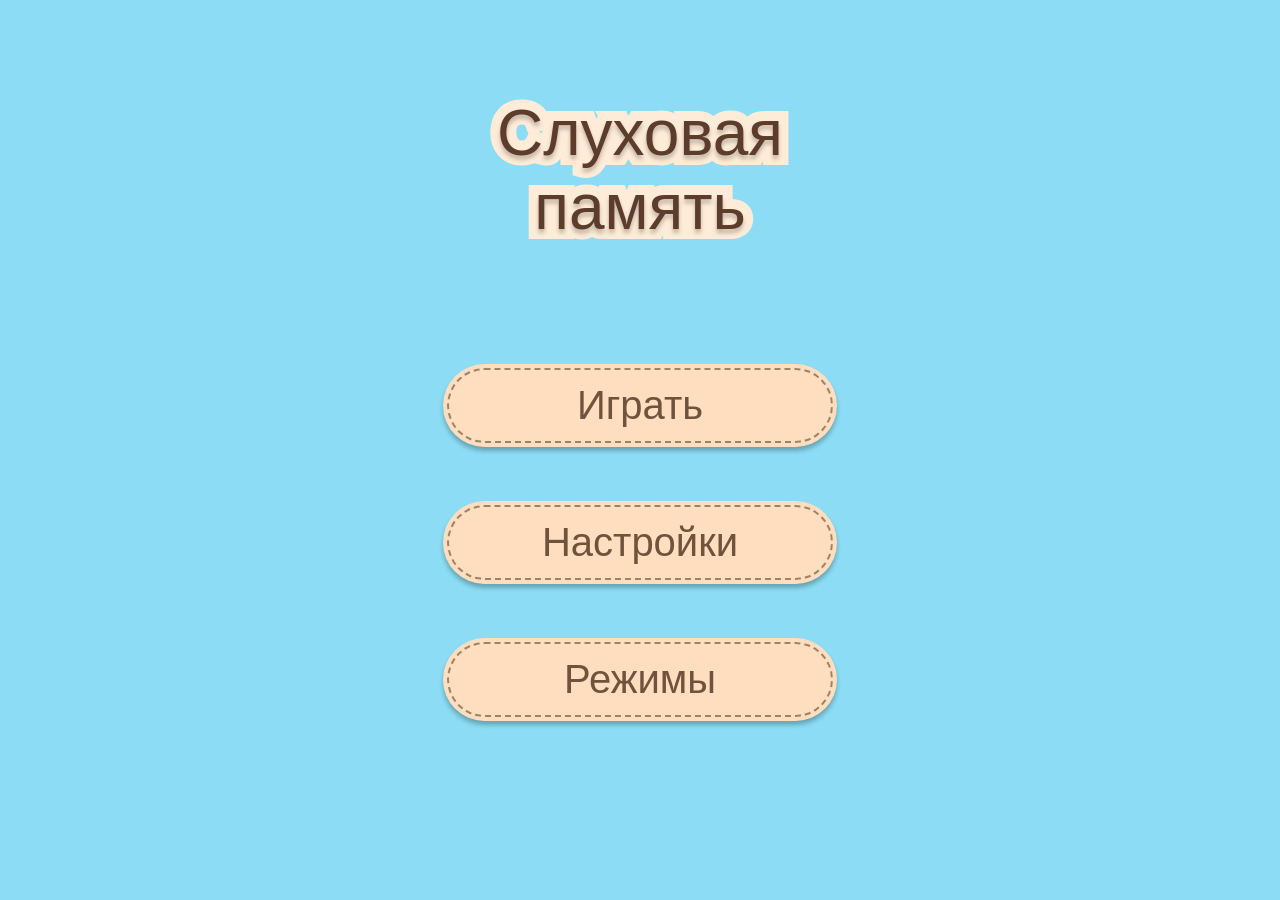
==== auditory.html @ 54dbd826 "Add files via upload" ====
<!doctype html>
<html lang="ru">
  <head>
    <meta charset="UTF-8" />
    <meta name="viewport" content="width=device-width, initial-scale=1.0" />
    <title>Слуховая память</title>
    <link rel="stylesheet" href="style.css?v=20" />
    <link rel="stylesheet" href="figma-theme.css?v=20" />
    <script src="ui-sounds.js?v=20" defer></script>
    <script src="audio/audio-config.js?v=20" defer></script>
    <script src="auditory.js?v=20" defer></script>
  </head>
  <body class="figma-page figma-page--game figma-page--auditory" data-screen="home">
    <main class="app">
      <header class="app__header app__header--with-link">
        <h1>Слуховая память</h1>
        <a class="round-control round-control--home" href="index.html?v=20" aria-label="Домой" title="Домой"></a>
        <button class="round-control round-control--sound" type="button" data-sound-toggle aria-label="Выключить звук" title="Выключить звук"></button>
      </header>

      <section class="screen game-home-screen" id="game-home-screen">
        <h2>Слуховая<br />память</h2>
        <div class="game-home-actions">
          <button class="figma-choice" id="quick-start-button" type="button">Играть</button>
          <button class="figma-choice" id="open-settings-button" type="button">Настройки</button>
          <button class="figma-choice" id="open-modes-button" type="button">Режимы</button>
        </div>
      </section>

      <section class="screen" id="settings-screen" hidden>
        <h2>Настройки</h2>
        <p>Запомни 10 слов и введи их в том же порядке.</p>

        <form id="settings-form">
          <fieldset>
            <legend>Время показа</legend>
            <label><input type="radio" name="duration" value="30" checked />30 секунд</label>
            <label><input type="radio" name="duration" value="20" />20 секунд</label>
            <label><input type="radio" name="duration" value="15" />15 секунд</label>
          </fieldset>

          <label class="checkbox-row">
            <input type="checkbox" id="voice-setting" />
            Включить озвучку
          </label>

          <button class="button button--main" type="submit">Старт</button>
        </form>
      </section>

      <section class="screen" id="memory-screen" hidden>
        <div class="screen__top">
          <h2>Запомни слова</h2>
          <p class="timer">Осталось: <strong id="timer-value">30</strong> сек.</p>
        </div>
        <ol class="word-list" id="memory-words"></ol>
      </section>

      <section class="screen" id="answer-screen" hidden>
        <h2>Введи слова по порядку</h2>
        <p>Для каждого слова есть отдельное место.</p>

        <form id="answer-form">
          <span class="form-label">Ответ</span>
          <div class="word-answer-grid">
            <label class="word-answer-cell"><span>1.</span><input class="word-answer-input" type="text" autocomplete="off" aria-label="Слово 1" /></label>
            <label class="word-answer-cell"><span>2.</span><input class="word-answer-input" type="text" autocomplete="off" aria-label="Слово 2" /></label>
            <label class="word-answer-cell"><span>3.</span><input class="word-answer-input" type="text" autocomplete="off" aria-label="Слово 3" /></label>
            <label class="word-answer-cell"><span>4.</span><input class="word-answer-input" type="text" autocomplete="off" aria-label="Слово 4" /></label>
            <label class="word-answer-cell"><span>5.</span><input class="word-answer-input" type="text" autocomplete="off" aria-label="Слово 5" /></label>
            <label class="word-answer-cell"><span>6.</span><input class="word-answer-input" type="text" autocomplete="off" aria-label="Слово 6" /></label>
            <label class="word-answer-cell"><span>7.</span><input class="word-answer-input" type="text" autocomplete="off" aria-label="Слово 7" /></label>
            <label class="word-answer-cell"><span>8.</span><input class="word-answer-input" type="text" autocomplete="off" aria-label="Слово 8" /></label>
            <label class="word-answer-cell"><span>9.</span><input class="word-answer-input" type="text" autocomplete="off" aria-label="Слово 9" /></label>
            <label class="word-answer-cell"><span>10.</span><input class="word-answer-input" type="text" autocomplete="off" aria-label="Слово 10" /></label>
          </div>
          <p class="error" id="answer-error" hidden></p>
          <button class="button button--main" type="submit">ОК</button>
        </form>
      </section>

      <section class="screen" id="result-screen" hidden>
        <h2>Результат</h2>
        <p class="score">Правильных слов по порядку до первой ошибки: <strong><span id="score-value">0</span> из 10</strong></p>

        <div class="result-row">
          <h3>Правильный ответ</h3>
          <ol class="word-list word-list--result" id="correct-words"></ol>
        </div>
        <div class="result-row">
          <h3>Твой ответ</h3>
          <ol class="word-list word-list--result" id="user-words"></ol>
        </div>

        <p class="result-note">Все позиции проверяются отдельно. Итоговый балл считается до первой ошибки.</p>
        <div class="actions">
          <button class="button button--main" id="restart-button" type="button">Играть ещё</button>
          <button class="button" id="settings-button" type="button">Изменить настройки</button>
          <a class="button button--link" href="index.html?v=20">В меню</a>
        </div>
      </section>
    </main>
  </body>
</html>
---- style.css ----
@import url("figma-tokens.css");

:root {
  font-family: var(--font-family);
  color: var(--text);
  background: var(--background);
}

* {
  box-sizing: border-box;
}

body {
  min-width: 320px;
  min-height: 100vh;
  margin: 0;
}

button,
input,
textarea,
select {
  font: inherit;
}

.app {
  width: min(var(--content-width), calc(100% - 32px));
  min-height: 600px;
  margin: 32px auto;
  background: var(--surface);
  border: 1px solid var(--border);
  border-radius: var(--radius-surface);
}

.app__header {
  padding: 20px 28px;
  border-bottom: 1px solid var(--border);
}

.app__header h1 {
  margin: 0;
  font-size: var(--font-size-title);
}

.app__header--with-link {
  display: flex;
  align-items: center;
  justify-content: space-between;
  gap: 16px;
}

.app__header a {
  color: var(--main);
}

.screen {
  padding: 32px;
}

.screen h2 {
  margin: 0 0 12px;
}

.screen p {
  color: var(--muted);
  line-height: 1.5;
}

fieldset {
  display: grid;
  gap: 12px;
  margin: 24px 0;
  padding: 20px;
  border: 1px solid var(--border);
}

legend,
label {
  font-weight: 600;
}

fieldset label {
  display: flex;
  align-items: center;
  gap: 8px;
}

.button {
  min-height: 48px;
  padding: 10px 20px;
  color: var(--text);
  background: var(--surface-control);
  border: 1px solid var(--border);
  border-radius: var(--radius-control);
  cursor: pointer;
}

.button--main {
  color: var(--on-main);
  background: var(--main);
  border-color: var(--main);
}

.button--link {
  text-decoration: none;
}

.game-menu {
  display: grid;
  grid-template-columns: repeat(2, 1fr);
  gap: 16px;
  margin-top: 24px;
}

.game-menu a {
  display: grid;
  gap: 8px;
  min-height: 110px;
  align-content: center;
  padding: 20px;
  color: var(--text);
  text-decoration: none;
  border: 1px solid var(--border);
  border-radius: var(--radius-card);
}

.game-menu span {
  color: var(--muted);
}

.screen__top {
  display: flex;
  align-items: center;
  justify-content: space-between;
  gap: 20px;
}

.timer {
  margin: 0;
  white-space: nowrap;
}

.numbers {
  display: grid;
  grid-template-columns: repeat(10, minmax(55px, 1fr));
  gap: 8px;
  margin: 32px 0;
  padding: 0;
  list-style: none;
}

.numbers li {
  min-height: 70px;
  display: grid;
  place-items: center;
  overflow: hidden;
  background: var(--surface-muted);
  border: 2px solid transparent;
  font-size: 24px;
  font-weight: 700;
}

.answer-form,
#answer-form {
  max-width: var(--form-width);
}

#answer-input {
  width: 100%;
  min-height: 52px;
  display: block;
  margin: 8px 0;
  padding: 10px 14px;
  border: 1px solid var(--border);
  border-radius: var(--radius-control);
  font-size: var(--font-size-control);
}

.form-label {
  display: block;
  font-weight: 600;
}

.word-answer-grid {
  display: grid;
  grid-template-columns: repeat(2, 1fr);
  gap: 8px;
  margin: 8px 0 20px;
}

.word-answer-cell {
  min-height: 52px;
  display: flex;
  align-items: center;
  gap: 8px;
  padding: 8px 12px;
  background: var(--surface);
  border: 1px solid var(--border);
  border-radius: var(--radius-control);
}

.word-answer-cell input {
  width: 100%;
  min-width: 0;
  padding: 6px;
  border: 0;
  outline: 0;
  font-weight: 400;
}

textarea,
select {
  width: 100%;
  max-width: var(--form-width);
  display: block;
  margin: 8px 0 20px;
  padding: 10px 14px;
  border: 1px solid var(--border);
  border-radius: var(--radius-control);
}

.checkbox-row {
  display: flex;
  align-items: center;
  gap: 8px;
  margin: 20px 0;
}

.error {
  color: var(--error) !important;
}

.keypad {
  display: grid;
  grid-template-columns: repeat(3, 1fr);
  gap: 8px;
  margin: 20px 0;
}

.keypad button {
  min-height: 50px;
  background: var(--surface-muted);
  border: 1px solid var(--border);
  border-radius: var(--radius-control);
  cursor: pointer;
}

.score strong {
  display: inline-block;
  margin-left: 6px;
  color: var(--text);
}

.result-row {
  overflow-x: auto;
  margin: 24px 0;
}

.result-row h3 {
  margin-bottom: 8px;
  font-size: 15px;
}

.numbers--result {
  min-width: 650px;
  margin: 0;
}

.numbers--result li {
  min-height: 52px;
  font-size: 18px;
}

.numbers li.number--mistake {
  color: var(--error);
  background: var(--error-background);
  border-color: var(--error);
}

.numbers li.number--correct {
  color: var(--success);
  background: var(--success-background);
  border-color: var(--success-border);
}

.word-list {
  display: grid;
  grid-template-columns: repeat(2, 1fr);
  gap: 8px;
  margin: 28px 0;
  padding: 0;
  list-style-position: inside;
}

.word-list li {
  min-height: 44px;
  padding: 12px;
  background: var(--surface-muted);
  border: 2px solid transparent;
}

.word-list--result {
  min-width: var(--form-width);
}

.item--correct {
  color: var(--success);
  background: var(--success-background) !important;
  border-color: var(--success-border) !important;
}

.item--mistake {
  color: var(--error);
  background: var(--error-background) !important;
  border-color: var(--error) !important;
}

.dot-board {
  --board-size: 3;
  width: min(100%, var(--board-width));
  display: grid;
  grid-template-columns: repeat(var(--board-size), 1fr);
  margin: 24px 0;
  border-top: 1px solid var(--border);
  border-left: 1px solid var(--border);
}

.dot-cell {
  aspect-ratio: 1;
  display: grid;
  place-items: center;
  padding: 0;
  background: var(--surface);
  border: 0;
  border-right: 1px solid var(--border);
  border-bottom: 1px solid var(--border);
}

button.dot-cell {
  cursor: pointer;
}

.dot-cell--mistake {
  background: var(--error-background);
  box-shadow: inset 0 0 0 2px var(--error);
}

.dot {
  width: 55%;
  aspect-ratio: 1;
  display: inline-block;
  border-radius: var(--radius-round);
}

.dot--red { background: var(--dot-red); }
.dot--blue { background: var(--dot-blue); }
.dot--green { background: var(--dot-green); }
.dot--yellow { background: var(--dot-yellow); }

.color-palette {
  display: flex;
  flex-wrap: wrap;
  gap: 8px;
  margin: 20px 0;
}

.color-palette button {
  min-height: 44px;
  display: flex;
  align-items: center;
  gap: 8px;
  padding: 8px 12px;
  background: var(--surface-muted);
  border: 1px solid var(--border);
  border-radius: var(--radius-control);
  cursor: pointer;
}

.color-palette button.is-selected {
  border: 2px solid var(--main);
}

.color-palette .dot {
  width: 22px;
}

.boards-result {
  display: flex;
  gap: 32px;
  align-items: flex-start;
}

.boards-result > div {
  width: min(100%, var(--board-width));
}

.flag-card {
  min-height: 330px;
  display: grid;
  place-items: center;
  align-content: center;
  gap: 18px;
  margin: 24px 0;
  padding: 20px;
  border: 1px solid var(--border);
  border-radius: var(--radius-card);
}

.flag-card img {
  width: min(100%, 320px);
  height: auto;
  border: 1px solid var(--border);
}

.flag-card strong {
  font-size: 24px;
}

.flag-feedback {
  padding: 12px;
  border: 1px solid var(--border);
}

.feedback--correct {
  color: var(--success) !important;
  background: var(--success-background);
  border-color: var(--success-border);
}

.feedback--mistake {
  color: var(--error) !important;
  background: var(--error-background);
  border-color: var(--error);
}

.flag-results {
  display: grid;
  gap: 8px;
  margin: 24px 0;
}

.flag-result {
  display: flex;
  align-items: center;
  gap: 14px;
  padding: 10px;
  border: 1px solid var(--border);
  border-radius: var(--radius-card);
}

.flag-result img {
  width: 80px;
  height: auto;
}

.flag-result span {
  display: grid;
  gap: 4px;
}

.flag-result small {
  color: var(--muted);
}

.result-note {
  font-size: 14px;
}

.actions {
  display: flex;
  gap: 12px;
  margin-top: 24px;
}

@media (max-width: 600px) {
  .app {
    width: 100%;
    min-height: 100vh;
    margin: 0;
    border: 0;
  }

  .app__header,
  .screen {
    padding: 20px 16px;
  }

  .screen__top {
    align-items: flex-start;
  }

  .numbers {
    grid-template-columns: repeat(5, 1fr);
  }

  .numbers li {
    min-height: 56px;
    font-size: 20px;
  }

  .game-menu {
    grid-template-columns: 1fr;
  }

  .word-list {
    grid-template-columns: 1fr;
  }

  .word-answer-grid {
    grid-template-columns: 1fr;
  }

  .boards-result {
    flex-direction: column;
    gap: 12px;
  }

  .actions {
    flex-direction: column;
  }

  .actions .button {
    width: 100%;
  }
}
---- figma-theme.css ----
@font-face {
  font-family: "TOYZ";
  src: url("assets/fonts/TOYZ.ttf") format("truetype");
  font-style: normal;
  font-weight: 400;
  font-display: swap;
}

[hidden] {
  display: none !important;
}

.figma-page {
  min-height: 100vh;
  overflow-x: hidden;
  color: var(--text);
  background-color: var(--background);
  background-position: center;
  background-size: cover;
  background-attachment: fixed;
}

.figma-page--menu {
  background-image: url("assets/figma/menu-background.png");
}

.figma-page--game {
  background-image: url("assets/figma/home-background.png");
}

.figma-page--game[data-screen="home"],
.figma-page--game[data-screen="settings"] {
  background-image: url("assets/figma/home-background.png");
}

.figma-page--game[data-screen="memory"],
.figma-page--game[data-screen="answer"],
.figma-page--game[data-screen="result"] {
  background-image: url("assets/figma/game-background.png");
}

.figma-page .app {
  position: relative;
  width: 100%;
  max-width: 1440px;
  min-height: 100vh;
  margin: 0 auto;
  overflow: hidden;
  color: var(--text);
  background: transparent;
  border: 0;
}

.figma-page .app__header {
  position: absolute;
  z-index: 20;
  top: 0;
  left: 0;
  width: 100%;
  height: 100px;
  padding: 0;
  border: 0;
  pointer-events: none;
}

.figma-page .app__header h1 {
  position: absolute;
  width: 1px;
  height: 1px;
  overflow: hidden;
  clip: rect(0 0 0 0);
  clip-path: inset(50%);
}

.figma-page .round-control {
  position: absolute;
  top: 24px;
  width: 65px;
  height: 65px;
  display: grid;
  place-items: center;
  padding: 0;
  overflow: visible;
  color: var(--text);
  background: url("assets/figma/nav-circle.svg") center / contain no-repeat;
  border: 0;
  border-radius: 50%;
  filter: drop-shadow(0 4px 3px rgba(0, 0, 0, 0.2));
  cursor: pointer;
  pointer-events: auto;
  transition: filter 150ms ease, transform 150ms ease;
}

.figma-page .round-control::before {
  width: 31px;
  height: 31px;
  background-position: center;
  background-repeat: no-repeat;
  background-size: contain;
  content: "";
}

.figma-page .round-control--home {
  left: 22px;
}

.figma-page .round-control--home::before {
  background-image: url("assets/icons/home.svg");
}

.figma-page .round-control--sound {
  right: 28px;
}

.figma-page .round-control--sound::before {
  background-image: url("assets/icons/sound-on.svg");
}

.figma-page .round-control--sound.is-muted::before {
  background-image: url("assets/icons/sound-off.svg");
}

.figma-page .screen {
  position: relative;
  width: 100%;
  min-height: 100vh;
  display: flex;
  flex-direction: column;
  align-items: center;
  padding: 70px 32px 42px;
}

.figma-page .screen h2 {
  max-width: min(90vw, 760px);
  margin: 0;
  padding: 0;
  color: var(--text);
  background: transparent;
  border-radius: 0;
  box-shadow: none;
  font-family: var(--font-family);
  font-size: clamp(44px, 5vw, 64px);
  font-weight: 400;
  line-height: normal;
  letter-spacing: 0;
  text-align: center;
  text-shadow: 0 4px 4px rgba(0, 0, 0, 0.25);
  text-transform: none;
  -webkit-text-stroke: 20px #ffecd8;
  paint-order: stroke fill;
}

.figma-page .screen p {
  color: var(--muted);
}

.figma-page--menu .screen {
  justify-content: flex-start;
  padding-top: 92px;
}

.figma-page--menu .screen h2 {
  width: 450px;
  font-size: clamp(58px, 6.67vw, 96px);
  line-height: 1.02;
  text-align: center;
  -webkit-text-stroke-width: 28px;
}

.figma-page--menu .screen h2 span {
  display: block;
  padding-left: 0;
}

.figma-page--menu .game-menu {
  width: min(900px, 90vw);
  display: grid;
  grid-template-columns: repeat(2, 345px);
  justify-content: space-between;
  gap: 88px 80px;
  margin-top: 72px;
}

.figma-page--menu .game-menu a,
.figma-choice,
.figma-page .button,
.figma-page fieldset label,
.figma-page .checkbox-row {
  position: relative;
  color: var(--muted);
  background: var(--surface);
  border: 0;
  box-shadow: 0 4px 4px rgba(0, 0, 0, 0.25);
  font-family: var(--font-family);
  font-weight: 400;
  letter-spacing: 0;
}

.figma-page--menu .game-menu a::after,
.figma-choice::after,
.figma-page .button::after,
.figma-page fieldset label::after,
.figma-page .checkbox-row::after {
  position: absolute;
  inset: 4px;
  border: 2px dashed rgba(157, 124, 97, 0.95);
  border-radius: inherit;
  content: "";
  pointer-events: none;
}

.figma-page--menu .game-menu a {
  width: 345px;
  min-height: 141px;
  display: grid;
  grid-template-rows: auto auto;
  place-items: center;
  align-content: center;
  gap: 6px;
  padding: 14px 24px;
  border-radius: 18px;
  text-align: center;
  text-transform: none;
  cursor: pointer;
}

.figma-page--menu .game-menu strong {
  font-size: 27px;
  font-weight: 400;
  line-height: 1.08;
}

.figma-page--menu .game-menu span {
  display: block;
  max-width: 270px;
  color: rgba(92, 60, 42, 0.88);
  font-family: var(--font-family);
  font-size: 14px;
  font-weight: 400;
  line-height: 1.18;
  text-transform: none;
}

.game-home-screen {
  padding-top: 96px !important;
}

.game-home-screen h2 {
  min-width: 390px;
}

.game-home-actions {
  width: 394px;
  display: grid;
  gap: 54px;
  margin-top: 120px;
}

.figma-choice {
  width: 100%;
  min-height: 83px;
  padding: 10px 28px;
  border-radius: 42px;
  cursor: pointer;
  font-size: 40px;
  text-transform: none;
}

.figma-page button:hover,
.figma-page a:hover {
  filter: brightness(1.14) saturate(1.1);
  transform: translateY(-3px) scale(1.025);
}

.figma-page--menu .game-menu a:hover,
.figma-page .figma-choice:hover,
.figma-page .button:hover {
  box-shadow: 0 0 0 5px rgba(255, 195, 92, 0.55), 0 8px 14px rgba(92, 60, 42, 0.3);
}

.figma-page button:active,
.figma-page a:active {
  filter: brightness(1.04);
  transform: translateY(1px) scale(0.985);
}

.figma-page button:focus-visible,
.figma-page a:focus-visible,
.figma-page input:focus-visible,
.figma-page select:focus-visible {
  outline: 4px solid rgba(92, 60, 42, 0.5);
  outline-offset: 3px;
}

.figma-page #settings-screen {
  padding-top: 64px;
}

.figma-page #settings-screen > p {
  display: none;
}

.figma-page #settings-form {
  width: min(1080px, 94vw);
  display: grid;
  grid-template-columns: repeat(2, minmax(300px, 394px));
  justify-content: center;
  align-items: start;
  gap: 34px 130px;
  margin-top: 82px;
}

.figma-page fieldset {
  min-width: 0;
  display: grid;
  gap: 62px;
  margin: 0;
  padding: 0;
  border: 0;
}

.figma-page legend,
.figma-page .settings-control > label {
  width: 100%;
  margin-bottom: 14px;
  color: var(--text);
  font-family: var(--font-family);
  font-size: 32px;
  text-align: center;
  text-shadow: 0 3px 3px rgba(0, 0, 0, 0.2);
  text-transform: uppercase;
}

.figma-page .settings-control {
  display: grid;
  align-content: start;
  gap: 24px;
}

.figma-page fieldset label,
.figma-page .checkbox-row {
  position: relative;
  width: 100%;
  min-height: 83px;
  display: flex;
  align-items: center;
  justify-content: center;
  margin: 0;
  padding: 12px 26px;
  border-radius: 42px;
  cursor: pointer;
  font-size: 25px;
  line-height: 1.15;
  text-align: center;
}

.figma-page fieldset input,
.figma-page .checkbox-row input {
  position: absolute;
  width: 1px;
  height: 1px;
  opacity: 0;
}

.figma-page fieldset label:has(input:checked),
.figma-page .checkbox-row:has(input:checked) {
  background: var(--surface);
  box-shadow: 0 0 0 4px rgba(92, 60, 42, 0.34), 0 4px 4px rgba(0, 0, 0, 0.25);
}

.figma-page #settings-form > .button {
  grid-column: 1 / -1;
  justify-self: center;
}

.figma-page #settings-form > .checkbox-row,
.figma-page #settings-form > p {
  grid-column: 1 / -1;
  justify-self: center;
}

.figma-page #settings-form > .checkbox-row {
  max-width: 394px;
}

.figma-page--auditory #settings-form {
  grid-template-columns: minmax(300px, 394px);
}

.figma-page--auditory #settings-form > .button {
  grid-column: auto;
}

.figma-page--dots #settings-screen {
  padding-top: 118px;
}

.figma-page--dots #settings-form {
  width: min(1080px, 94vw);
  grid-template-columns: minmax(260px, 394px) minmax(360px, 470px);
  column-gap: clamp(28px, 8vw, 120px);
  row-gap: 42px;
  margin-top: 70px;
}

.figma-page--dots .settings-group {
  align-content: start;
  gap: 54px;
}

.figma-page--dots .settings-group legend {
  margin-bottom: -22px;
  font-size: 34px;
  transform: translateY(-46px);
}

.figma-page--dots .settings-group label {
  min-height: 83px;
  font-size: 30px;
}

.figma-page--dots .settings-group--duration {
  grid-template-columns: repeat(2, minmax(0, 1fr));
  gap: 54px 24px;
}

.figma-page--dots .settings-group--duration legend {
  grid-column: 1 / -1;
}

.figma-page--dots .settings-group--duration label:last-of-type {
  width: calc(50% - 12px);
  grid-column: 1 / -1;
  justify-self: center;
}

.figma-page--dots #settings-form > .button {
  margin-top: -6px;
}

.figma-page select,
.figma-page #answer-input,
.figma-page .word-answer-cell {
  color: var(--text);
  background: var(--surface);
  border: 2px dashed var(--border);
  box-shadow: 0 4px 4px rgba(0, 0, 0, 0.2);
}

.figma-page select {
  min-height: 70px;
  margin: 0;
  padding: 10px 30px;
  border-radius: 35px;
  font-size: 24px;
  text-align: center;
}

.figma-page .button {
  min-width: 210px;
  min-height: 66px;
  padding: 12px 28px;
  color: var(--muted);
  border-radius: 34px;
  font-size: 24px;
  text-align: center;
  text-transform: none;
}

.figma-page .button--main {
  color: var(--muted);
  background: var(--surface);
}

.figma-page .screen__top {
  width: 100%;
  display: flex;
  justify-content: center;
}

.figma-page .timer,
.figma-page--flags #memory-screen .screen__top > p {
  position: absolute;
  z-index: 10;
  bottom: 22px;
  left: 50%;
  width: 385px;
  min-height: 72px;
  display: grid;
  place-items: center;
  margin: 0;
  padding: 8px 24px;
  color: var(--muted);
  background: var(--surface-muted);
  border-radius: 30px;
  box-shadow: 0 4px 4px rgba(0, 0, 0, 0.2);
  transform: translateX(-50%);
  font-size: 32px;
  text-transform: none;
}

.figma-page .numbers {
  width: min(760px, 92vw);
  margin: 78px auto 100px;
}

.figma-page #memory-numbers {
  display: grid;
  grid-template-columns: repeat(5, minmax(70px, 114px));
  grid-template-rows: repeat(3, 108px);
  justify-content: center;
  gap: 36px 20px;
}

.figma-page #memory-numbers li {
  min-height: 108px;
  color: var(--muted);
  background: var(--surface);
  border: 2px dashed var(--border);
  border-radius: 18px;
  box-shadow: 0 4px 4px rgba(0, 0, 0, 0.25);
  font-family: var(--font-family);
  font-size: 32px;
}

.figma-page #memory-numbers li:nth-child(1) { grid-column: 2; grid-row: 1; }
.figma-page #memory-numbers li:nth-child(2) { grid-column: 3; grid-row: 1; }
.figma-page #memory-numbers li:nth-child(3) { grid-column: 4; grid-row: 1; }
.figma-page #memory-numbers li:nth-child(4) { grid-column: 1; grid-row: 2; }
.figma-page #memory-numbers li:nth-child(5) { grid-column: 2; grid-row: 2; }
.figma-page #memory-numbers li:nth-child(6) { grid-column: 3; grid-row: 2; }
.figma-page #memory-numbers li:nth-child(7) { grid-column: 4; grid-row: 2; }
.figma-page #memory-numbers li:nth-child(8) { grid-column: 5; grid-row: 2; }
.figma-page #memory-numbers li:nth-child(9) { grid-column: 2; grid-row: 3; }
.figma-page #memory-numbers li:nth-child(10) { grid-column: 4; grid-row: 3; }

.figma-page--visual #memory-screen {
  justify-content: flex-start;
  padding-top: 118px;
}

.figma-page--visual #memory-screen .screen__top h2 {
  width: 360px;
  color: #5c3c2a;
  font-size: 58px;
  line-height: 0.92;
  text-align: center;
  text-shadow: 0 4px 4px rgba(0, 0, 0, 0.25);
  -webkit-text-stroke: 21px #ffecd8;
  paint-order: stroke fill;
}

.figma-page--visual #memory-screen .screen__top h2 span {
  display: block;
}

.figma-page--visual #memory-screen .numbers {
  width: min(520px, 92vw);
  display: grid;
  grid-template-columns: repeat(5, 86px);
  grid-template-rows: repeat(2, 80px);
  justify-content: center;
  gap: 14px;
  margin: 54px auto 100px;
}

.figma-page--visual #memory-screen #memory-numbers li {
  position: relative;
  width: 86px;
  min-height: 80px;
  grid-column: auto;
  grid-row: auto;
  color: #6f533d;
  background: #ffdec0;
  border: 0;
  border-radius: 16px;
  box-shadow: 0 4px 4px rgba(0, 0, 0, 0.25);
  font-family: var(--font-family);
  font-size: 32px;
  font-weight: 400;
}

.figma-page--visual #memory-screen #memory-numbers li::after {
  position: absolute;
  inset: 4px;
  border: 2px dashed rgba(157, 124, 97, 0.95);
  border-radius: 13px;
  content: "";
  pointer-events: none;
}

.figma-page--visual #memory-screen .timer {
  bottom: 14px;
  width: 292px;
  min-height: 54px;
  display: flex;
  align-items: center;
  justify-content: center;
  padding: 6px 20px;
  border-radius: 28px;
  font-family: var(--font-family);
  font-size: 28px;
  font-weight: 400;
  line-height: 1;
  white-space: nowrap;
}

.figma-page--visual #memory-screen .timer strong {
  font-weight: 400;
}

.figma-page .word-list {
  width: min(790px, 92vw);
  display: grid;
  grid-template-columns: repeat(2, 1fr);
  gap: 30px 64px;
  margin: 64px auto 100px;
}

.figma-page .word-list li,
.figma-page .word-answer-cell {
  min-height: 64px;
  color: var(--muted);
  background: var(--surface);
  border: 2px dashed var(--border);
  border-radius: 18px;
  box-shadow: 0 4px 4px rgba(0, 0, 0, 0.22);
  font-family: var(--font-family);
  font-size: 22px;
}

.figma-page #answer-screen > p {
  max-width: 700px;
  margin: 20px 0;
  padding: 8px 16px;
  background: rgba(255, 236, 216, 0.88);
  border-radius: 18px;
  text-align: center;
}

.figma-page #answer-form {
  width: min(560px, 92vw);
  margin-top: 34px;
}

.figma-page #answer-input {
  min-height: 82px;
  padding: 16px 26px;
  border-radius: 18px;
  font-family: var(--font-family);
  font-size: 26px;
}

.figma-page .form-label,
.figma-page #answer-form > label {
  display: block;
  margin-bottom: 10px;
  color: var(--text);
  font-size: 22px;
  text-align: center;
}

.figma-page .word-answer-grid {
  gap: 14px;
}

.figma-page .word-answer-cell input {
  color: var(--text);
  background: transparent;
}

.figma-page .keypad {
  gap: 10px;
}

.figma-page .keypad button,
.figma-page .color-palette button {
  color: var(--muted);
  background: var(--surface-muted);
  border: 2px dashed var(--border);
  border-radius: 18px;
  box-shadow: 0 3px 3px rgba(0, 0, 0, 0.18);
  font-family: var(--font-family);
}

.figma-page .dot-board {
  width: min(600px, 80vw);
  gap: 12px;
  margin: 32px auto 100px;
  border: 0;
}

.figma-page .dot-cell {
  overflow: hidden;
  background: rgba(255, 222, 192, 0.24);
  border: 1px solid rgba(255, 255, 255, 0.6);
  border-radius: 18px;
  box-shadow: 0 4px 4px rgba(0, 0, 0, 0.23);
  backdrop-filter: blur(5px);
}

.figma-page .dot-cell--mistake {
  background: var(--error-background);
  box-shadow: inset 0 0 0 3px var(--error), 0 4px 4px rgba(0, 0, 0, 0.23);
}

.figma-page .color-palette {
  justify-content: center;
}

.figma-page .flag-card {
  width: min(600px, 86vw);
  min-height: 332px;
  margin: 54px auto 100px;
  background: var(--surface);
  border: 2px dashed var(--border);
  border-radius: 18px;
  box-shadow: 0 4px 4px rgba(0, 0, 0, 0.25);
}

.figma-page .flag-card img {
  max-height: 220px;
  object-fit: contain;
  border-radius: 10px;
}

.figma-page #result-screen {
  width: min(1120px, calc(100% - 40px));
  min-height: auto;
  margin: 88px auto 40px;
  padding: 34px;
  background: rgba(255, 236, 216, 0.94);
  border: 2px dashed var(--border);
  border-radius: 24px;
  box-shadow: 0 8px 24px rgba(92, 60, 42, 0.28);
}

.figma-page #result-screen h2 {
  font-size: 48px;
}

.figma-page .result-row,
.figma-page .flag-results {
  width: 100%;
}

.figma-page .numbers--result,
.figma-page .word-list--result {
  width: 100%;
  margin: 0;
}

.figma-page .numbers--result li,
.figma-page .flag-result {
  background: var(--surface);
  border-radius: 14px;
}

.figma-page .actions {
  justify-content: center;
  flex-wrap: wrap;
}

@media (max-width: 600px) {
  .figma-page {
    background-position: center top;
    background-attachment: scroll;
  }

  .figma-page .round-control {
    width: 48px;
    height: 48px;
    top: 14px;
  }

  .figma-page .round-control::before {
    width: 24px;
    height: 24px;
  }

  .figma-page .round-control--home { left: 14px; }
  .figma-page .round-control--sound { right: 14px; }

  .figma-page .screen {
    min-height: 100svh;
    padding: 68px 16px 90px;
  }

  .figma-page .screen h2,
  .figma-page--menu .screen h2 {
    width: auto;
    max-width: 92vw;
    padding: 0;
    font-size: 38px;
    letter-spacing: 0;
    -webkit-text-stroke-width: 16px;
  }

  .figma-page--menu .screen h2 span {
    padding-left: 0;
  }

  .figma-page--menu .game-menu {
    width: 100%;
    grid-template-columns: 1fr;
    justify-items: center;
    gap: 18px;
    margin-top: 40px;
  }

  .figma-page--menu .game-menu a {
    width: min(330px, 90vw);
    min-height: 92px;
  }

  .figma-page--menu .game-menu strong {
    font-size: 23px;
  }

  .figma-page--menu .game-menu span {
    font-size: 12px;
  }

  .game-home-screen {
    padding-top: 92px !important;
  }

  .game-home-screen h2 {
    min-width: 0;
  }

  .game-home-actions {
    width: min(330px, 90vw);
    gap: 24px;
    margin-top: 70px;
  }

  .figma-choice {
    min-height: 68px;
    font-size: 27px;
  }

  .figma-page #settings-form,
  .figma-page--auditory #settings-form {
    width: 100%;
    grid-template-columns: 1fr;
    gap: 28px;
    margin-top: 42px;
  }

  .figma-page fieldset {
    gap: 18px;
  }

  .figma-page legend,
  .figma-page .settings-control > label {
    font-size: 26px;
  }

  .figma-page fieldset label,
  .figma-page .checkbox-row {
    min-height: 62px;
    font-size: 19px;
  }

  .figma-page #settings-form > .button {
    grid-column: auto;
  }

  .figma-page--dots #settings-screen {
    padding-top: 112px;
  }

  .figma-page--dots #settings-form {
    grid-template-columns: 1fr;
    gap: 30px;
    margin-top: 44px;
  }

  .figma-page--dots .settings-group,
  .figma-page--dots .settings-group--duration {
    grid-template-columns: 1fr;
    gap: 18px;
  }

  .figma-page--dots .settings-group--duration legend,
  .figma-page--dots .settings-group--duration label:last-of-type {
    width: 100%;
    grid-column: auto;
  }

  .figma-page #memory-numbers {
    width: 100%;
    grid-template-columns: repeat(5, 1fr);
    grid-template-rows: repeat(3, 64px);
    gap: 12px 6px;
    margin-top: 56px;
  }

  .figma-page #memory-numbers li {
    min-height: 64px;
    border-radius: 12px;
    font-size: 20px;
  }

  .figma-page--visual #memory-screen {
    padding-top: 112px;
  }

  .figma-page--visual #memory-screen .screen__top h2 {
    width: 250px;
    font-size: 42px;
    -webkit-text-stroke-width: 17px;
  }

  .figma-page--visual #memory-screen .numbers {
    width: 100%;
    grid-template-columns: repeat(5, minmax(52px, 68px));
    grid-template-rows: repeat(2, 66px);
    gap: 10px 7px;
    margin-top: 48px;
  }

  .figma-page--visual #memory-screen #memory-numbers li {
    width: auto;
    min-height: 66px;
    border-radius: 13px;
    font-size: 24px;
  }

  .figma-page--visual #memory-screen .timer {
    width: 220px;
    min-height: 50px;
    font-size: 24px;
  }

  .figma-page .word-list {
    width: 100%;
    grid-template-columns: 1fr;
    gap: 12px;
    margin-top: 40px;
  }

  .figma-page .timer,
  .figma-page--flags #memory-screen .screen__top > p {
    position: fixed;
    bottom: 10px;
    width: 220px;
    min-height: 52px;
    font-size: 22px;
  }

  .figma-page .dot-board {
    width: min(100%, 430px);
    gap: 6px;
  }

  .figma-page .flag-card {
    width: 100%;
    min-height: 240px;
    margin-top: 36px;
  }

  .figma-page #result-screen {
    width: calc(100% - 20px);
    margin-top: 72px;
    padding: 20px 14px;
  }

  .figma-page #result-screen h2 {
    font-size: 36px;
  }

  .figma-page .actions {
    width: 100%;
  }
}
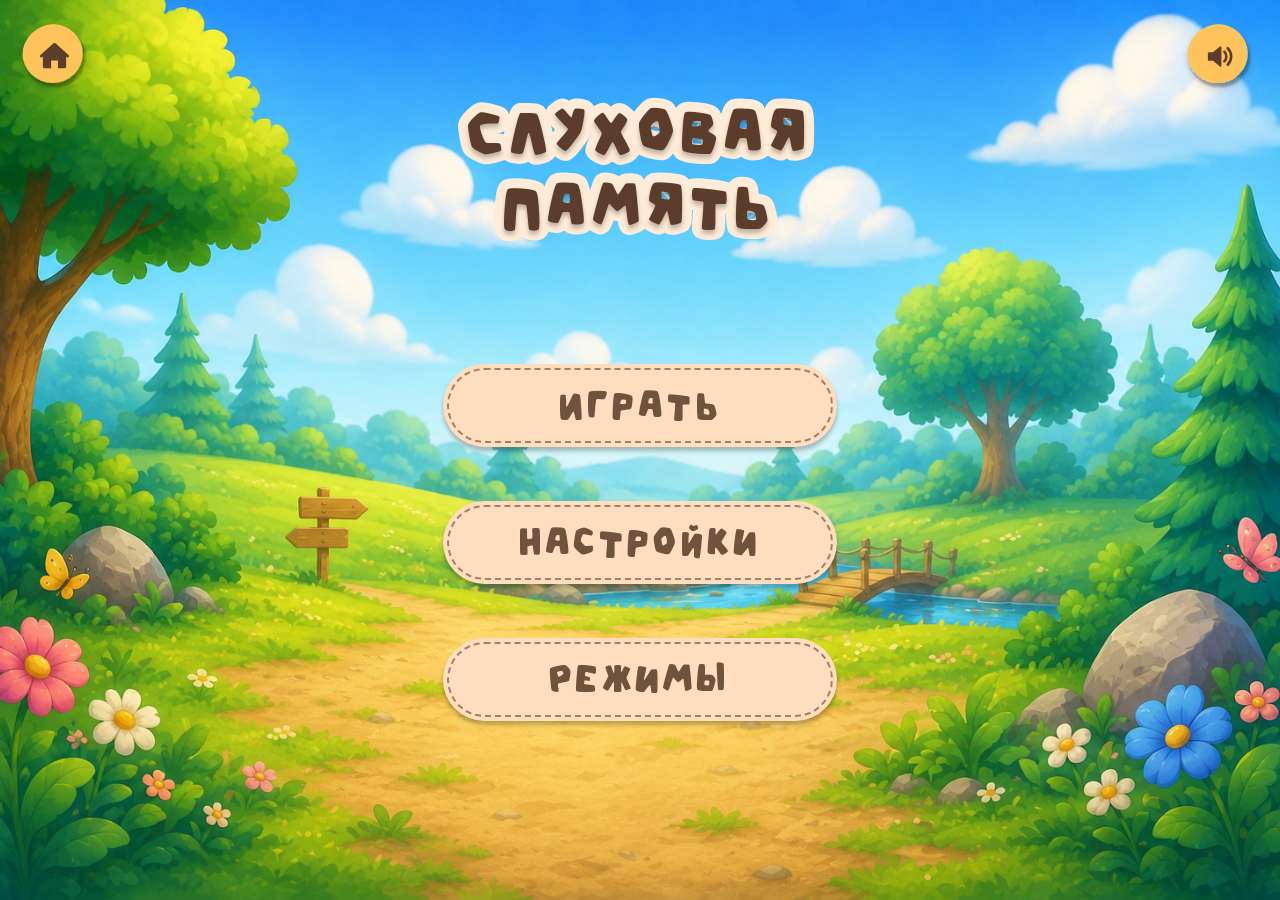
==== commit 2afc19ab: "Add files via upload" ====
--- a/auditory.html
+++ b/auditory.html
@@ -4,17 +4,17 @@
     <meta charset="UTF-8" />
     <meta name="viewport" content="width=device-width, initial-scale=1.0" />
     <title>Слуховая память</title>
-    <link rel="stylesheet" href="style.css?v=20" />
-    <link rel="stylesheet" href="figma-theme.css?v=20" />
-    <script src="ui-sounds.js?v=20" defer></script>
-    <script src="audio/audio-config.js?v=20" defer></script>
-    <script src="auditory.js?v=20" defer></script>
+    <link rel="stylesheet" href="style.css?v=21" />
+    <link rel="stylesheet" href="figma-theme.css?v=21" />
+    <script src="ui-sounds.js?v=21" defer></script>
+    <script src="audio/audio-config.js?v=21" defer></script>
+    <script src="auditory.js?v=21" defer></script>
   </head>
   <body class="figma-page figma-page--game figma-page--auditory" data-screen="home">
     <main class="app">
       <header class="app__header app__header--with-link">
         <h1>Слуховая память</h1>
-        <a class="round-control round-control--home" href="index.html?v=20" aria-label="Домой" title="Домой"></a>
+        <a class="round-control round-control--home" href="index.html?v=21" aria-label="Домой" title="Домой"></a>
         <button class="round-control round-control--sound" type="button" data-sound-toggle aria-label="Выключить звук" title="Выключить звук"></button>
       </header>
 
@@ -96,7 +96,7 @@
         <div class="actions">
           <button class="button button--main" id="restart-button" type="button">Играть ещё</button>
           <button class="button" id="settings-button" type="button">Изменить настройки</button>
-          <a class="button button--link" href="index.html?v=20">В меню</a>
+          <a class="button button--link" href="index.html?v=21">В меню</a>
         </div>
       </section>
     </main>
--- a/figma-theme.css
+++ b/figma-theme.css
@@ -971,7 +971,26 @@
     font-size: 36px;
   }
 
+  .figma-page--visual #result-screen .result-row {
+    overflow-x: visible;
+  }
+
+  .figma-page--visual #result-screen .numbers--result {
+    min-width: 0;
+    grid-template-columns: repeat(5, minmax(0, 1fr));
+    gap: 6px;
+  }
+
+  .figma-page--visual #result-screen .numbers--result li {
+    min-width: 0;
+    min-height: 0;
+    aspect-ratio: 1;
+    padding: 0;
+    border-radius: 10px;
+    font-size: clamp(14px, 4.5vw, 18px);
+  }
+
   .figma-page .actions {
     width: 100%;
   }
-}+}
